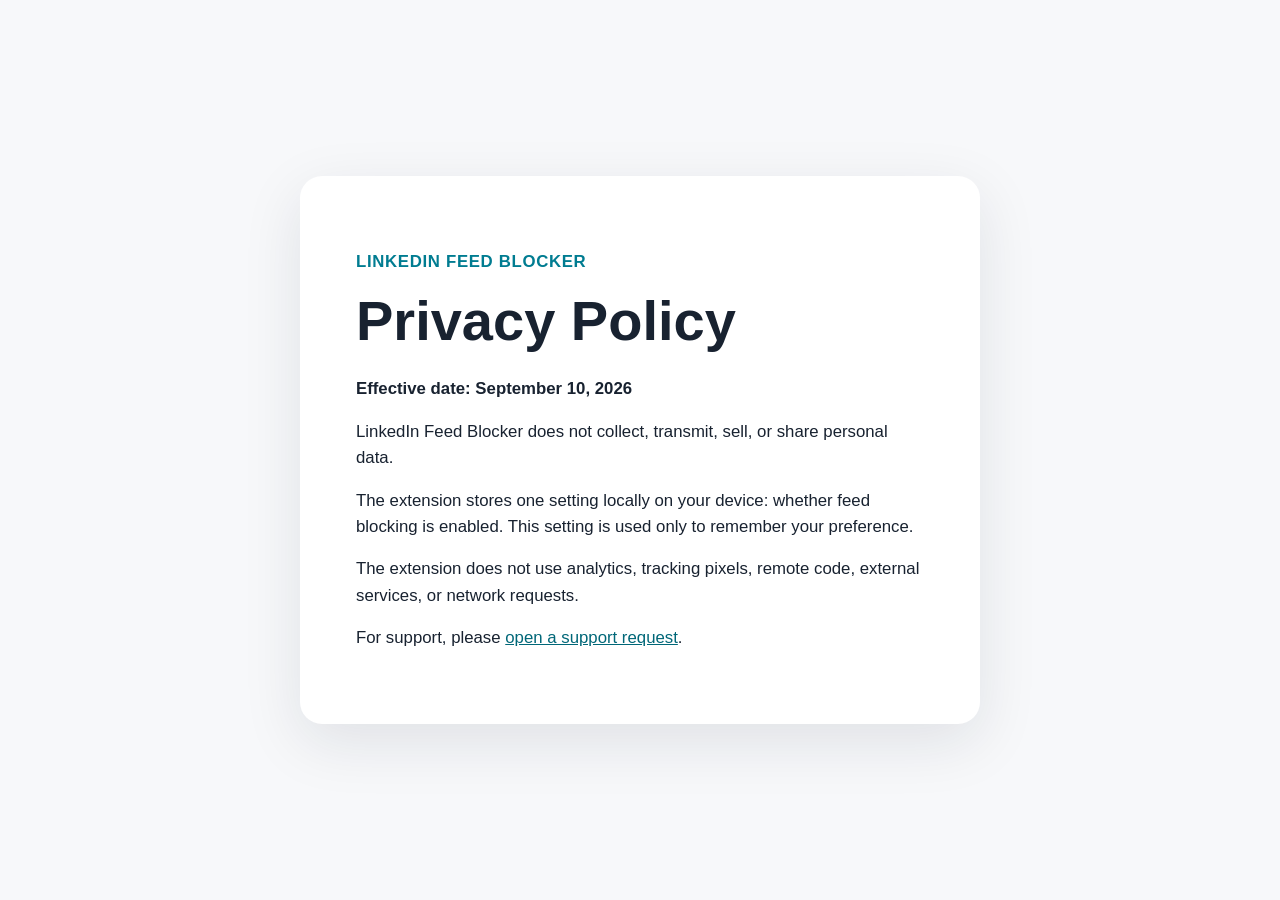
==== privacy.html @ e2f4a783 "Add privacy and support pages" ====
<!doctype html>
<html lang="en">
<head>
  <meta charset="utf-8">
  <meta name="viewport" content="width=device-width, initial-scale=1">
  <title>Privacy Policy — LinkedIn Feed Blocker</title>
  <link rel="stylesheet" href="styles.css">
</head>
<body>
  <main>
    <p class="eyebrow"><a href="index.html">LinkedIn Feed Blocker</a></p>
    <h1>Privacy Policy</h1>
    <p><strong>Effective date: September 10, 2026</strong></p>
    <p>LinkedIn Feed Blocker does not collect, transmit, sell, or share personal data.</p>
    <p>The extension stores one setting locally on your device: whether feed blocking is enabled. This setting is used only to remember your preference.</p>
    <p>The extension does not use analytics, tracking pixels, remote code, external services, or network requests.</p>
    <p>For support, please <a href="support.html">open a support request</a>.</p>
  </main>
</body>
</html>
---- styles.css ----
:root {
  color-scheme: light dark;
  font-family: -apple-system, BlinkMacSystemFont, "Segoe UI", sans-serif;
  background: #f7f8fa;
  color: #182230;
}

body {
  margin: 0;
  min-height: 100vh;
  display: grid;
  place-items: center;
  line-height: 1.55;
}

main {
  box-sizing: border-box;
  width: min(680px, calc(100% - 48px));
  padding: 56px;
  border-radius: 22px;
  background: #fff;
  box-shadow: 0 18px 60px rgb(24 34 48 / 10%);
}

h1 { font-size: clamp(2rem, 6vw, 3.5rem); line-height: 1.08; margin: 0 0 24px; }
p { font-size: 1.05rem; }
.eyebrow { color: #007c91; font-weight: 700; letter-spacing: .04em; text-transform: uppercase; }
.eyebrow a { color: inherit; text-decoration: none; }
.intro { font-size: 1.25rem; }
nav { display: flex; align-items: center; gap: 22px; margin: 32px 0 44px; }
a { color: #006778; }
.button { background: #007c91; color: #fff; padding: 12px 18px; border-radius: 9px; font-weight: 700; text-decoration: none; }
.text-link { font-weight: 700; }
.disclaimer { color: #5d6776; font-size: .9rem; }

@media (prefers-color-scheme: dark) {
  :root { background: #101923; color: #f2f4f7; }
  main { background: #182230; box-shadow: none; }
  a { color: #5dd8e8; }
  .button { background: #00a1ba; color: #041417; }
  .disclaimer { color: #bbc4cf; }
}

@media (max-width: 600px) {
  main { width: 100%; min-height: 100vh; border-radius: 0; padding: 36px 24px; }
}
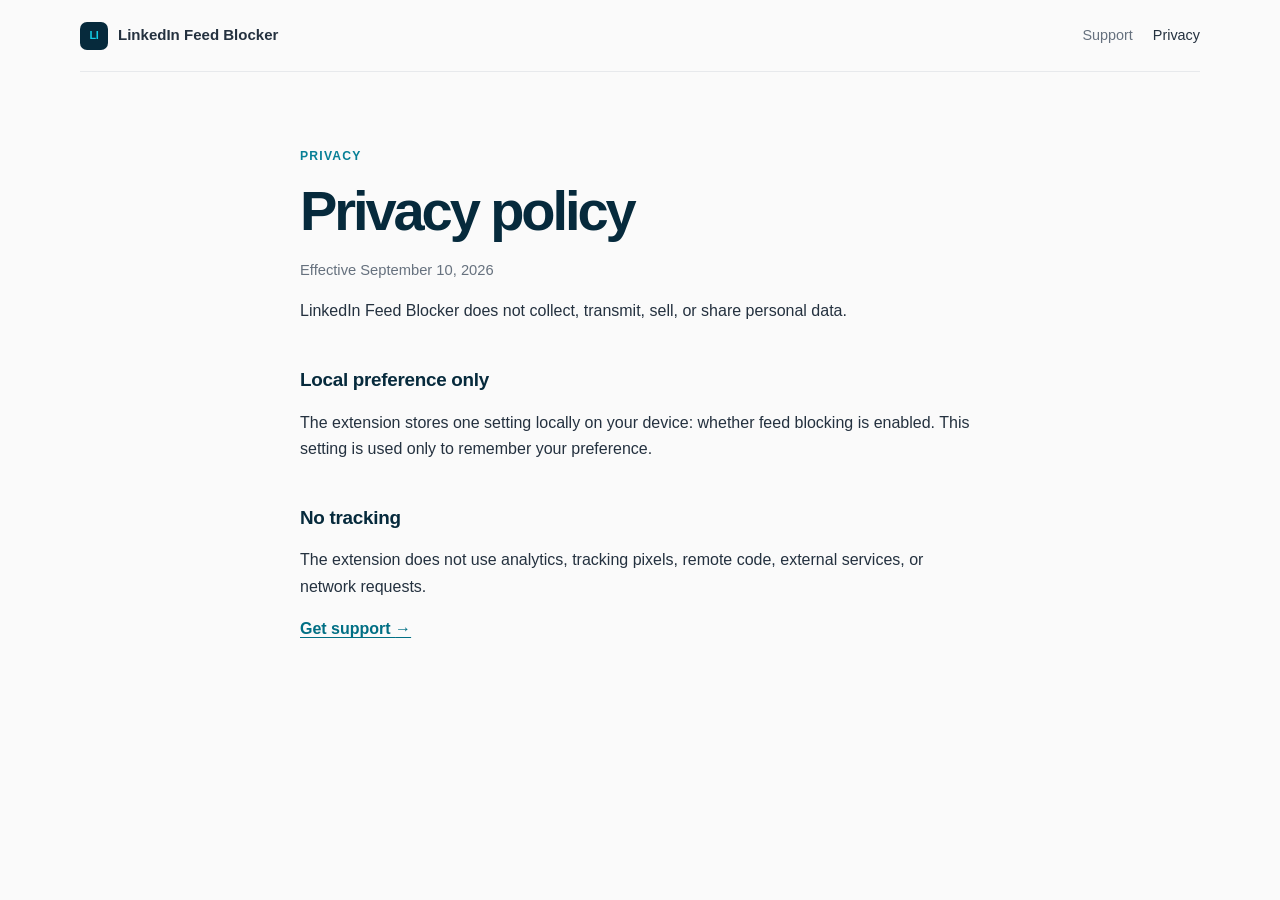
==== commit e13cf6f7: "Redesign GitHub Pages site as product document" ====
--- a/privacy.html
+++ b/privacy.html
@@ -3,18 +3,26 @@
 <head>
   <meta charset="utf-8">
   <meta name="viewport" content="width=device-width, initial-scale=1">
-  <title>Privacy Policy — LinkedIn Feed Blocker</title>
+  <title>Privacy — LinkedIn Feed Blocker</title>
   <link rel="stylesheet" href="styles.css">
 </head>
 <body>
-  <main>
-    <p class="eyebrow"><a href="index.html">LinkedIn Feed Blocker</a></p>
-    <h1>Privacy Policy</h1>
-    <p><strong>Effective date: September 10, 2026</strong></p>
-    <p>LinkedIn Feed Blocker does not collect, transmit, sell, or share personal data.</p>
-    <p>The extension stores one setting locally on your device: whether feed blocking is enabled. This setting is used only to remember your preference.</p>
-    <p>The extension does not use analytics, tracking pixels, remote code, external services, or network requests.</p>
-    <p>For support, please <a href="support.html">open a support request</a>.</p>
+  <header class="site-header">
+    <a class="brand" href="index.html"><span class="brand-mark" aria-hidden="true">LI</span><span>LinkedIn Feed Blocker</span></a>
+    <nav aria-label="Primary navigation"><a href="support.html">Support</a><a aria-current="page" href="privacy.html">Privacy</a></nav>
+  </header>
+  <main class="single-column">
+    <article class="document policy">
+      <p class="kicker">Privacy</p>
+      <h1>Privacy policy</h1>
+      <p class="effective-date">Effective September 10, 2026</p>
+      <p>LinkedIn Feed Blocker does not collect, transmit, sell, or share personal data.</p>
+      <h2>Local preference only</h2>
+      <p>The extension stores one setting locally on your device: whether feed blocking is enabled. This setting is used only to remember your preference.</p>
+      <h2>No tracking</h2>
+      <p>The extension does not use analytics, tracking pixels, remote code, external services, or network requests.</p>
+      <p><a class="inline-action" href="support.html">Get support <span aria-hidden="true">→</span></a></p>
+    </article>
   </main>
 </body>
 </html>
--- a/styles.css
+++ b/styles.css
@@ -1,46 +1,66 @@
 :root {
-  color-scheme: light dark;
-  font-family: -apple-system, BlinkMacSystemFont, "Segoe UI", sans-serif;
-  background: #f7f8fa;
-  color: #182230;
+  color-scheme: light;
+  --ink: #24313f;
+  --muted: #66717e;
+  --line: #e7e9ec;
+  --paper: #ffffff;
+  --canvas: #fafafa;
+  --navy: #062a3c;
+  --cyan: #12cbe4;
+  font-family: ui-sans-serif, -apple-system, BlinkMacSystemFont, "Segoe UI", sans-serif;
+  background: var(--canvas);
+  color: var(--ink);
 }
 
-body {
-  margin: 0;
-  min-height: 100vh;
-  display: grid;
-  place-items: center;
-  line-height: 1.55;
+* { box-sizing: border-box; }
+html { scroll-behavior: smooth; }
+body { margin: 0; min-width: 320px; line-height: 1.65; }
+a { color: inherit; text-underline-offset: 3px; }
+
+.site-header {
+  width: min(1120px, calc(100% - 48px));
+  min-height: 72px;
+  margin: 0 auto;
+  display: flex;
+  justify-content: space-between;
+  align-items: center;
+  border-bottom: 1px solid var(--line);
 }
 
-main {
-  box-sizing: border-box;
-  width: min(680px, calc(100% - 48px));
-  padding: 56px;
-  border-radius: 22px;
-  background: #fff;
-  box-shadow: 0 18px 60px rgb(24 34 48 / 10%);
+.brand { display: inline-flex; gap: 10px; align-items: center; font-size: .94rem; font-weight: 680; text-decoration: none; }
+.brand-mark { width: 28px; height: 28px; display: grid; place-items: center; border-radius: 7px; background: var(--navy); color: var(--cyan); font-size: .68rem; font-weight: 800; letter-spacing: -.04em; }
+nav { display: flex; gap: 20px; font-size: .9rem; }
+nav a { color: var(--muted); text-decoration: none; }
+nav a:hover, nav a[aria-current="page"] { color: var(--ink); }
+
+.doc-layout { width: min(1120px, calc(100% - 48px)); margin: 74px auto 110px; display: grid; grid-template-columns: 165px minmax(0, 680px); gap: 92px; }
+.doc-aside { padding-top: 12px; font-size: .86rem; line-height: 2; }
+.doc-aside p { margin: 0 0 7px; color: var(--muted); font-size: .78rem; font-weight: 650; text-transform: uppercase; letter-spacing: .06em; }
+.doc-aside a { display: block; color: var(--muted); text-decoration: none; }
+.doc-aside a:hover { color: var(--ink); }
+.document { min-width: 0; }
+.kicker { margin: 0 0 16px; color: #077f96; font-size: .76rem; font-weight: 760; letter-spacing: .1em; text-transform: uppercase; }
+h1 { max-width: 650px; margin: 0; color: var(--navy); font-size: clamp(2.5rem, 5vw, 4.25rem); font-weight: 720; letter-spacing: -.055em; line-height: 1.03; }
+.lede { max-width: 615px; margin: 26px 0 0; color: #4c5966; font-size: clamp(1.15rem, 2vw, 1.35rem); line-height: 1.55; }
+.callout { margin: 42px 0 58px; padding: 14px 17px; border-left: 3px solid var(--cyan); background: #f0fbfd; color: #31505b; font-size: .96rem; }
+.callout span { margin-right: 8px; color: #038da5; font-weight: 800; }
+section { padding-top: 18px; margin-top: 36px; border-top: 1px solid var(--line); }
+h2 { margin: 0 0 14px; color: var(--navy); font-size: 1.18rem; letter-spacing: -.015em; }
+p { margin: 0 0 16px; }
+ul, ol { margin: 0; padding-left: 1.25rem; }
+li { padding-left: .28rem; margin: 8px 0; }
+.inline-action { color: #006f84; font-weight: 680; }
+.fine-print { margin-top: 70px; color: var(--muted); font-size: .82rem; }
+.single-column { width: min(680px, calc(100% - 48px)); margin: 74px auto 110px; }
+.policy h1 { font-size: clamp(2.4rem, 5vw, 3.5rem); }
+.policy h2 { margin-top: 40px; }
+.effective-date { margin-top: 18px; color: var(--muted); font-size: .92rem; }
+
+@media (max-width: 740px) {
+  .site-header, .doc-layout, .single-column { width: min(100% - 36px, 680px); }
+  .site-header { min-height: 64px; }
+  .doc-layout { display: block; margin-top: 48px; }
+  .doc-aside { display: none; }
+  .single-column { margin-top: 48px; }
+  nav { gap: 14px; }
 }
-
-h1 { font-size: clamp(2rem, 6vw, 3.5rem); line-height: 1.08; margin: 0 0 24px; }
-p { font-size: 1.05rem; }
-.eyebrow { color: #007c91; font-weight: 700; letter-spacing: .04em; text-transform: uppercase; }
-.eyebrow a { color: inherit; text-decoration: none; }
-.intro { font-size: 1.25rem; }
-nav { display: flex; align-items: center; gap: 22px; margin: 32px 0 44px; }
-a { color: #006778; }
-.button { background: #007c91; color: #fff; padding: 12px 18px; border-radius: 9px; font-weight: 700; text-decoration: none; }
-.text-link { font-weight: 700; }
-.disclaimer { color: #5d6776; font-size: .9rem; }
-
-@media (prefers-color-scheme: dark) {
-  :root { background: #101923; color: #f2f4f7; }
-  main { background: #182230; box-shadow: none; }
-  a { color: #5dd8e8; }
-  .button { background: #00a1ba; color: #041417; }
-  .disclaimer { color: #bbc4cf; }
-}
-
-@media (max-width: 600px) {
-  main { width: 100%; min-height: 100vh; border-radius: 0; padding: 36px 24px; }
-}
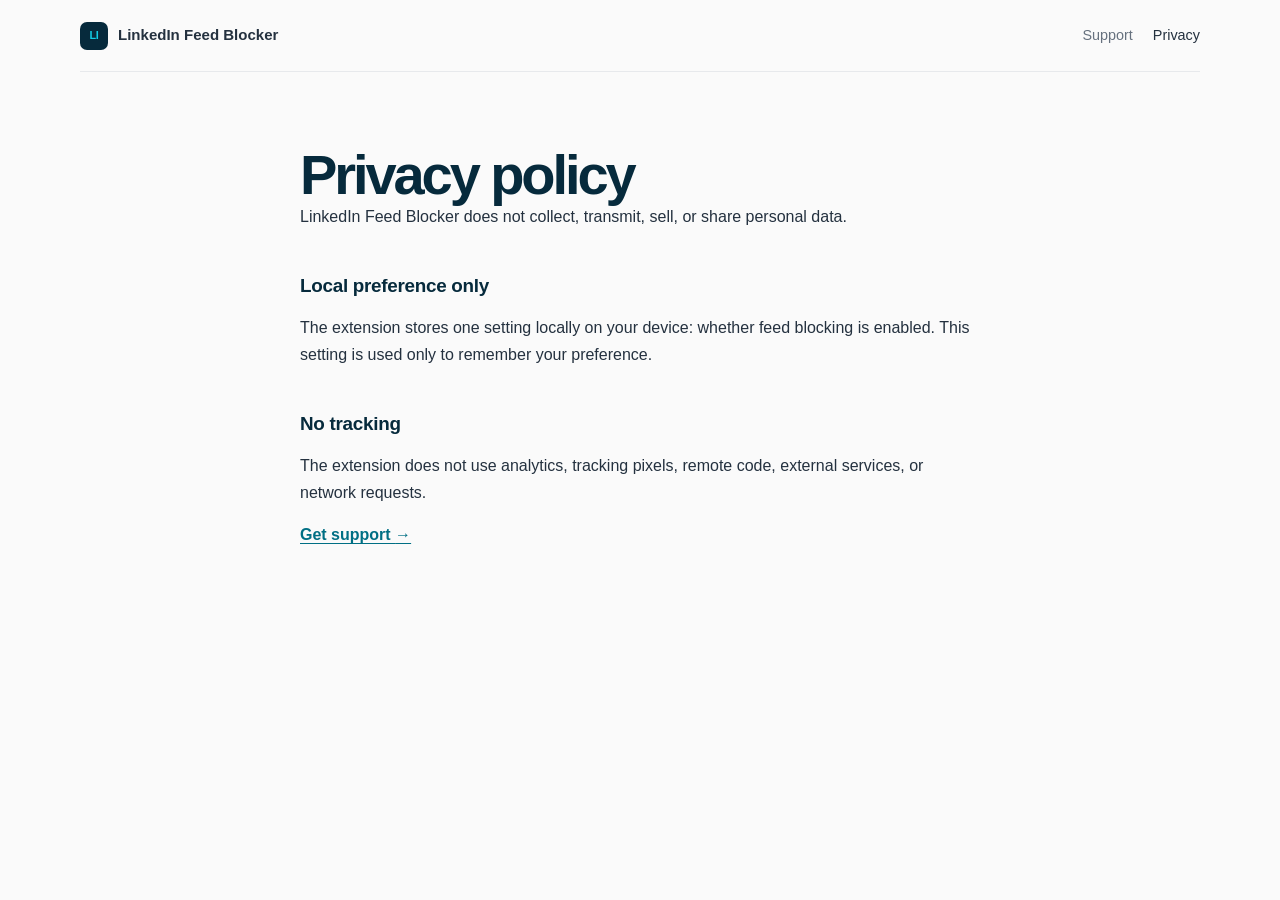
==== commit 7fa51c29: "Simplify support and privacy pages" ====
--- a/privacy.html
+++ b/privacy.html
@@ -13,9 +13,7 @@
   </header>
   <main class="single-column">
     <article class="document policy">
-      <p class="kicker">Privacy</p>
       <h1>Privacy policy</h1>
-      <p class="effective-date">Effective September 10, 2026</p>
       <p>LinkedIn Feed Blocker does not collect, transmit, sell, or share personal data.</p>
       <h2>Local preference only</h2>
       <p>The extension stores one setting locally on your device: whether feed blocking is enabled. This setting is used only to remember your preference.</p>
--- a/styles.css
+++ b/styles.css
@@ -52,6 +52,10 @@
 .inline-action { color: #006f84; font-weight: 680; }
 .fine-print { margin-top: 70px; color: var(--muted); font-size: .82rem; }
 .single-column { width: min(680px, calc(100% - 48px)); margin: 74px auto 110px; }
+.home-page { margin-top: clamp(120px, 20vh, 220px); }
+.home-copy h1 { font-size: clamp(2.4rem, 5vw, 3.5rem); }
+.home-copy p { max-width: 530px; color: #4c5966; font-size: 1.04rem; }
+.home-copy .inline-action { display: inline-block; margin-top: 12px; }
 .policy h1 { font-size: clamp(2.4rem, 5vw, 3.5rem); }
 .policy h2 { margin-top: 40px; }
 .effective-date { margin-top: 18px; color: var(--muted); font-size: .92rem; }
@@ -62,5 +66,6 @@
   .doc-layout { display: block; margin-top: 48px; }
   .doc-aside { display: none; }
   .single-column { margin-top: 48px; }
+  .home-page { margin-top: 100px; }
   nav { gap: 14px; }
 }
